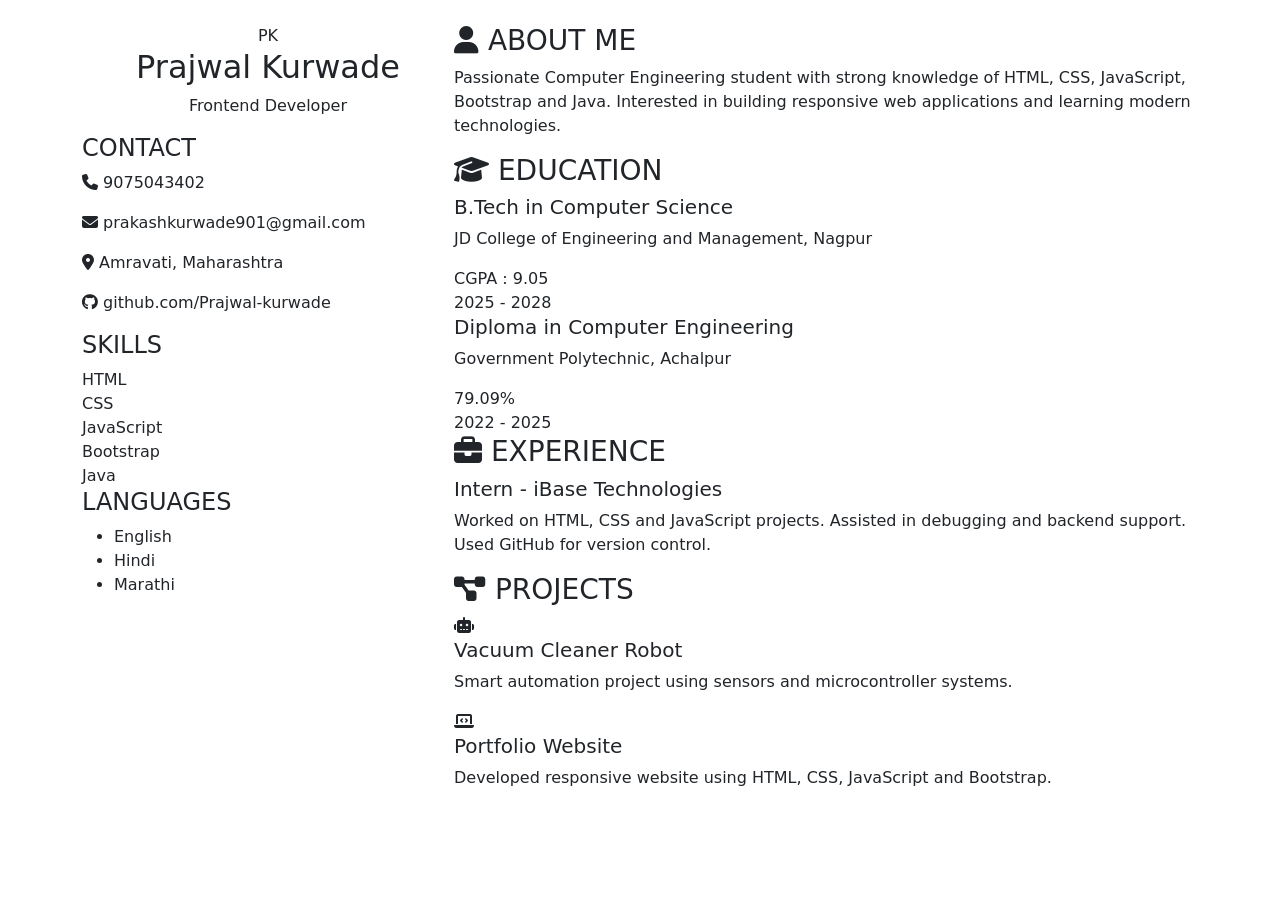
==== index.html @ a04eba83 "fixed error" ====
<!DOCTYPE html>
<html lang="en">

<head>

    <meta charset="UTF-8">
    <meta name="viewport" content="width=device-width, initial-scale=1.0">

    <title>Prajwal Resume</title>

    <!-- Bootstrap -->
    <link href="https://cdn.jsdelivr.net/npm/bootstrap@5.3.3/dist/css/bootstrap.min.css" rel="stylesheet">

    <!-- Font Awesome -->
    <link rel="stylesheet"
        href="https://cdnjs.cloudflare.com/ajax/libs/font-awesome/6.5.1/css/all.min.css">

    <!-- CSS -->
    <link rel="stylesheet" href="day6.css">

</head>

<body>

    <div class="container py-4">

        <div class="resume-container">

            <div class="row g-0">

                <!-- LEFT SIDE -->

                <div class="col-lg-4 sidebar">

                    <div class="profile-section text-center">

                        <div class="profile-circle">
                            PK
                        </div>

                        <h2>Prajwal Kurwade</h2>

                        <p class="job-role">
                            Frontend Developer
                        </p>

                    </div>

                    <!-- CONTACT -->

                    <div class="side-section">

                        <h4>CONTACT</h4>

                        <p>
                            <i class="fa-solid fa-phone"></i>
                            9075043402
                        </p>

                        <p>
                            <i class="fa-solid fa-envelope"></i>
                            prakashkurwade901@gmail.com
                        </p>

                        <p>
                            <i class="fa-solid fa-location-dot"></i>
                            Amravati, Maharashtra
                        </p>

                        <p>
                            <i class="fa-brands fa-github"></i>
                            github.com/Prajwal-kurwade
                        </p>

                    </div>

                    <!-- SKILLS -->

                    <div class="side-section">

                        <h4>SKILLS</h4>

                        <div class="skill-box">
                            <span>HTML</span>
                            <div class="line">
                                <div class="fill html"></div>
                            </div>
                        </div>

                        <div class="skill-box">
                            <span>CSS</span>
                            <div class="line">
                                <div class="fill css"></div>
                            </div>
                        </div>

                        <div class="skill-box">
                            <span>JavaScript</span>
                            <div class="line">
                                <div class="fill js"></div>
                            </div>
                        </div>

                        <div class="skill-box">
                            <span>Bootstrap</span>
                            <div class="line">
                                <div class="fill bs"></div>
                            </div>
                        </div>

                        <div class="skill-box">
                            <span>Java</span>
                            <div class="line">
                                <div class="fill java"></div>
                            </div>
                        </div>

                    </div>

                    <!-- LANGUAGES -->

                    <div class="side-section">

                        <h4>LANGUAGES</h4>

                        <ul>
                            <li>English</li>
                            <li>Hindi</li>
                            <li>Marathi</li>
                        </ul>

                    </div>

                </div>

                <!-- RIGHT SIDE -->

                <div class="col-lg-8 main-content">

                    <!-- ABOUT -->

                    <div class="content-box">

                        <h3>
                            <i class="fa-solid fa-user"></i>
                            ABOUT ME
                        </h3>

                        <p>
                            Passionate Computer Engineering student with
                            strong knowledge of HTML, CSS, JavaScript,
                            Bootstrap and Java. Interested in building
                            responsive web applications and learning
                            modern technologies.
                        </p>

                    </div>

                    <!-- EDUCATION -->

                    <div class="content-box">

                        <h3>
                            <i class="fa-solid fa-graduation-cap"></i>
                            EDUCATION
                        </h3>

                        <div class="edu-card">

                            <h5>B.Tech in Computer Science</h5>

                            <p>
                                JD College of Engineering and Management,
                                Nagpur
                            </p>

                            <span>CGPA : 9.05</span>

                            <div class="year">
                                2025 - 2028
                            </div>

                        </div>

                        <div class="edu-card">

                            <h5>Diploma in Computer Engineering</h5>

                            <p>
                                Government Polytechnic, Achalpur
                            </p>

                            <span>79.09%</span>

                            <div class="year">
                                2022 - 2025
                            </div>

                        </div>

                    </div>

                    <!-- EXPERIENCE -->

                    <div class="content-box">

                        <h3>
                            <i class="fa-solid fa-briefcase"></i>
                            EXPERIENCE
                        </h3>

                        <div class="exp-card">

                            <h5>Intern - iBase Technologies</h5>

                            <p>
                                Worked on HTML, CSS and JavaScript projects.
                                Assisted in debugging and backend support.
                                Used GitHub for version control.
                            </p>

                        </div>

                    </div>

                    <!-- PROJECTS -->

                    <div class="content-box">

                        <h3>
                            <i class="fa-solid fa-diagram-project"></i>
                            PROJECTS
                        </h3>

                        <div class="project-card">

                            <div class="project-icon">
                                <i class="fa-solid fa-robot"></i>
                            </div>

                            <div>

                                <h5>Vacuum Cleaner Robot</h5>

                                <p>
                                    Smart automation project using sensors
                                    and microcontroller systems.
                                </p>

                            </div>

                        </div>

                        <div class="project-card">

                            <div class="project-icon">
                                <i class="fa-solid fa-laptop-code"></i>
                            </div>

                            <div>

                                <h5>Portfolio Website</h5>

                                <p>
                                    Developed responsive website using
                                    HTML, CSS, JavaScript and Bootstrap.
                                </p>

                            </div>

                        </div>

                    </div>

                </div>

            </div>

        </div>

    </div>

    <!-- Bootstrap JS -->
    <script src="https://cdn.jsdelivr.net/npm/bootstrap@5.3.3/dist/js/bootstrap.bundle.min.js"></script>

    <!-- JS -->
    <script src="script.js"></script>

</body>

</html>
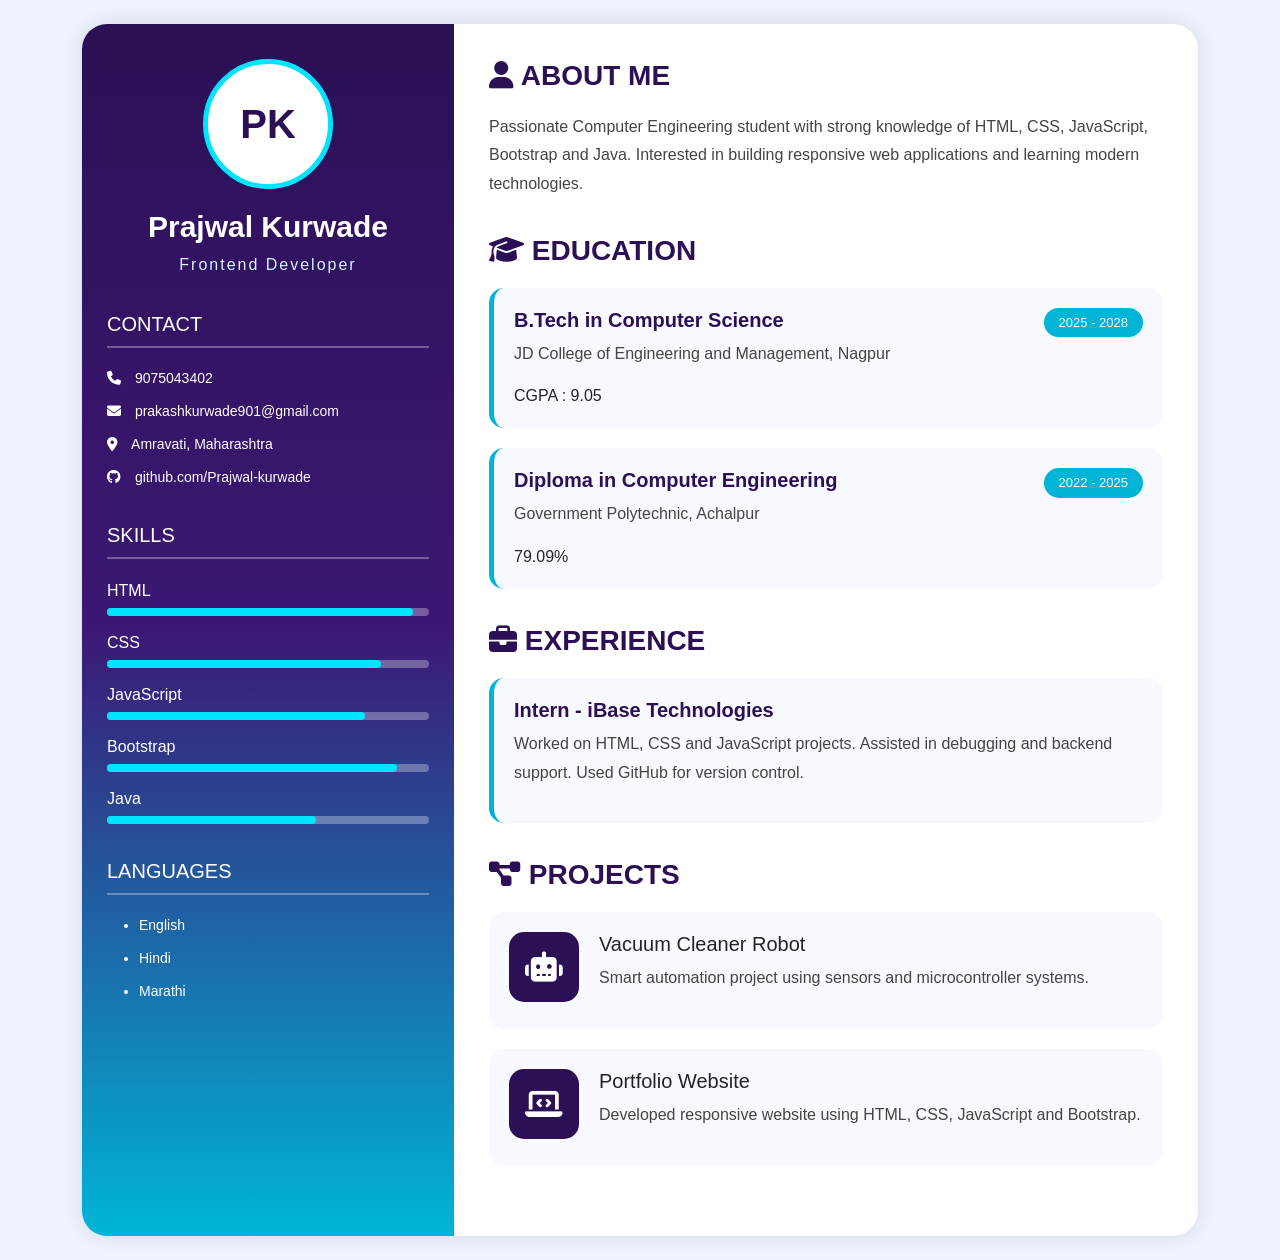
==== commit 28992d28: "Fixed intex.html" ====
--- a/index.html
+++ b/index.html
@@ -16,7 +16,7 @@
         href="https://cdnjs.cloudflare.com/ajax/libs/font-awesome/6.5.1/css/all.min.css">
 
     <!-- CSS -->
-    <link rel="stylesheet" href="day6.css">
+    <link rel="stylesheet" href="style.css">
 
 </head>
 
--- a/style.css
+++ b/style.css
@@ -0,0 +1,231 @@
+*{
+    margin:0;
+    padding:0;
+    box-sizing:border-box;
+}
+
+body{
+    background:#eef2ff;
+    font-family:Verdana, sans-serif;
+}
+
+/* MAIN */
+
+.resume-container{
+    background:white;
+    border-radius:25px;
+    overflow:hidden;
+    box-shadow:0 0 20px rgba(0,0,0,0.1);
+}
+
+/* SIDEBAR */
+
+.sidebar{
+    background:linear-gradient(180deg,#2b1055,#3c1874,#00b4d8);
+    color:white;
+    padding:35px 25px;
+}
+
+.profile-circle{
+    width:130px;
+    height:130px;
+    border-radius:50%;
+    background:white;
+    color:#2b1055;
+    font-size:40px;
+    font-weight:bold;
+    display:flex;
+    justify-content:center;
+    align-items:center;
+    margin:auto;
+    border:5px solid #00e5ff;
+}
+
+.profile-section h2{
+    margin-top:20px;
+    font-size:30px;
+    font-weight:bold;
+}
+
+.job-role{
+    letter-spacing:2px;
+    color:#d6f6ff;
+}
+
+/* SIDE SECTION */
+
+.side-section{
+    margin-top:35px;
+}
+
+.side-section h4{
+    margin-bottom:20px;
+    border-bottom:2px solid rgba(255,255,255,0.3);
+    padding-bottom:10px;
+    font-size:20px;
+}
+
+.side-section p,
+.side-section li{
+    margin-bottom:12px;
+    font-size:14px;
+}
+
+.side-section i{
+    margin-right:10px;
+}
+
+/* SKILLS */
+
+.skill-box{
+    margin-bottom:15px;
+}
+
+.line{
+    width:100%;
+    height:8px;
+    background:rgba(255,255,255,0.3);
+    border-radius:20px;
+    margin-top:5px;
+}
+
+.fill{
+    height:100%;
+    border-radius:20px;
+    background:#00e5ff;
+}
+
+.html{
+    width:95%;
+}
+
+.css{
+    width:85%;
+}
+
+.js{
+    width:80%;
+}
+
+.bs{
+    width:90%;
+}
+
+.java{
+    width:65%;
+}
+
+/* MAIN CONTENT */
+
+.main-content{
+    padding:35px;
+}
+
+.content-box{
+    margin-bottom:35px;
+}
+
+.content-box h3{
+    color:#2b1055;
+    margin-bottom:20px;
+    font-weight:bold;
+}
+
+.content-box p{
+    color:#444;
+    line-height:1.8;
+}
+
+/* EDUCATION */
+
+.edu-card,
+.exp-card{
+    background:#f8f9ff;
+    border-left:5px solid #00b4d8;
+    padding:20px;
+    border-radius:15px;
+    margin-bottom:20px;
+    position:relative;
+    transition:0.3s;
+}
+
+.edu-card:hover,
+.exp-card:hover{
+    transform:translateY(-5px);
+    box-shadow:0 5px 15px rgba(0,0,0,0.1);
+}
+
+.edu-card h5,
+.exp-card h5{
+    color:#2b1055;
+    font-weight:bold;
+}
+
+.year{
+    position:absolute;
+    top:20px;
+    right:20px;
+    background:#00b4d8;
+    color:white;
+    padding:5px 15px;
+    border-radius:20px;
+    font-size:13px;
+}
+
+/* PROJECTS */
+
+.project-card{
+    display:flex;
+    gap:20px;
+    background:#f8f9ff;
+    padding:20px;
+    border-radius:15px;
+    margin-bottom:20px;
+    transition:0.3s;
+}
+
+.project-card:hover{
+    transform:scale(1.02);
+    box-shadow:0 5px 15px rgba(0,0,0,0.1);
+}
+
+.project-icon{
+    width:70px;
+    height:70px;
+    background:#2b1055;
+    color:white;
+    border-radius:15px;
+    display:flex;
+    justify-content:center;
+    align-items:center;
+    font-size:30px;
+}
+
+/* MOBILE */
+
+@media(max-width:768px){
+
+    .sidebar{
+        text-align:center;
+    }
+
+    .main-content{
+        padding:20px;
+    }
+
+    .project-card{
+        flex-direction:column;
+        text-align:center;
+    }
+
+    .project-icon{
+        margin:auto;
+    }
+
+    .year{
+        position:static;
+        display:inline-block;
+        margin-top:10px;
+    }
+
+}
